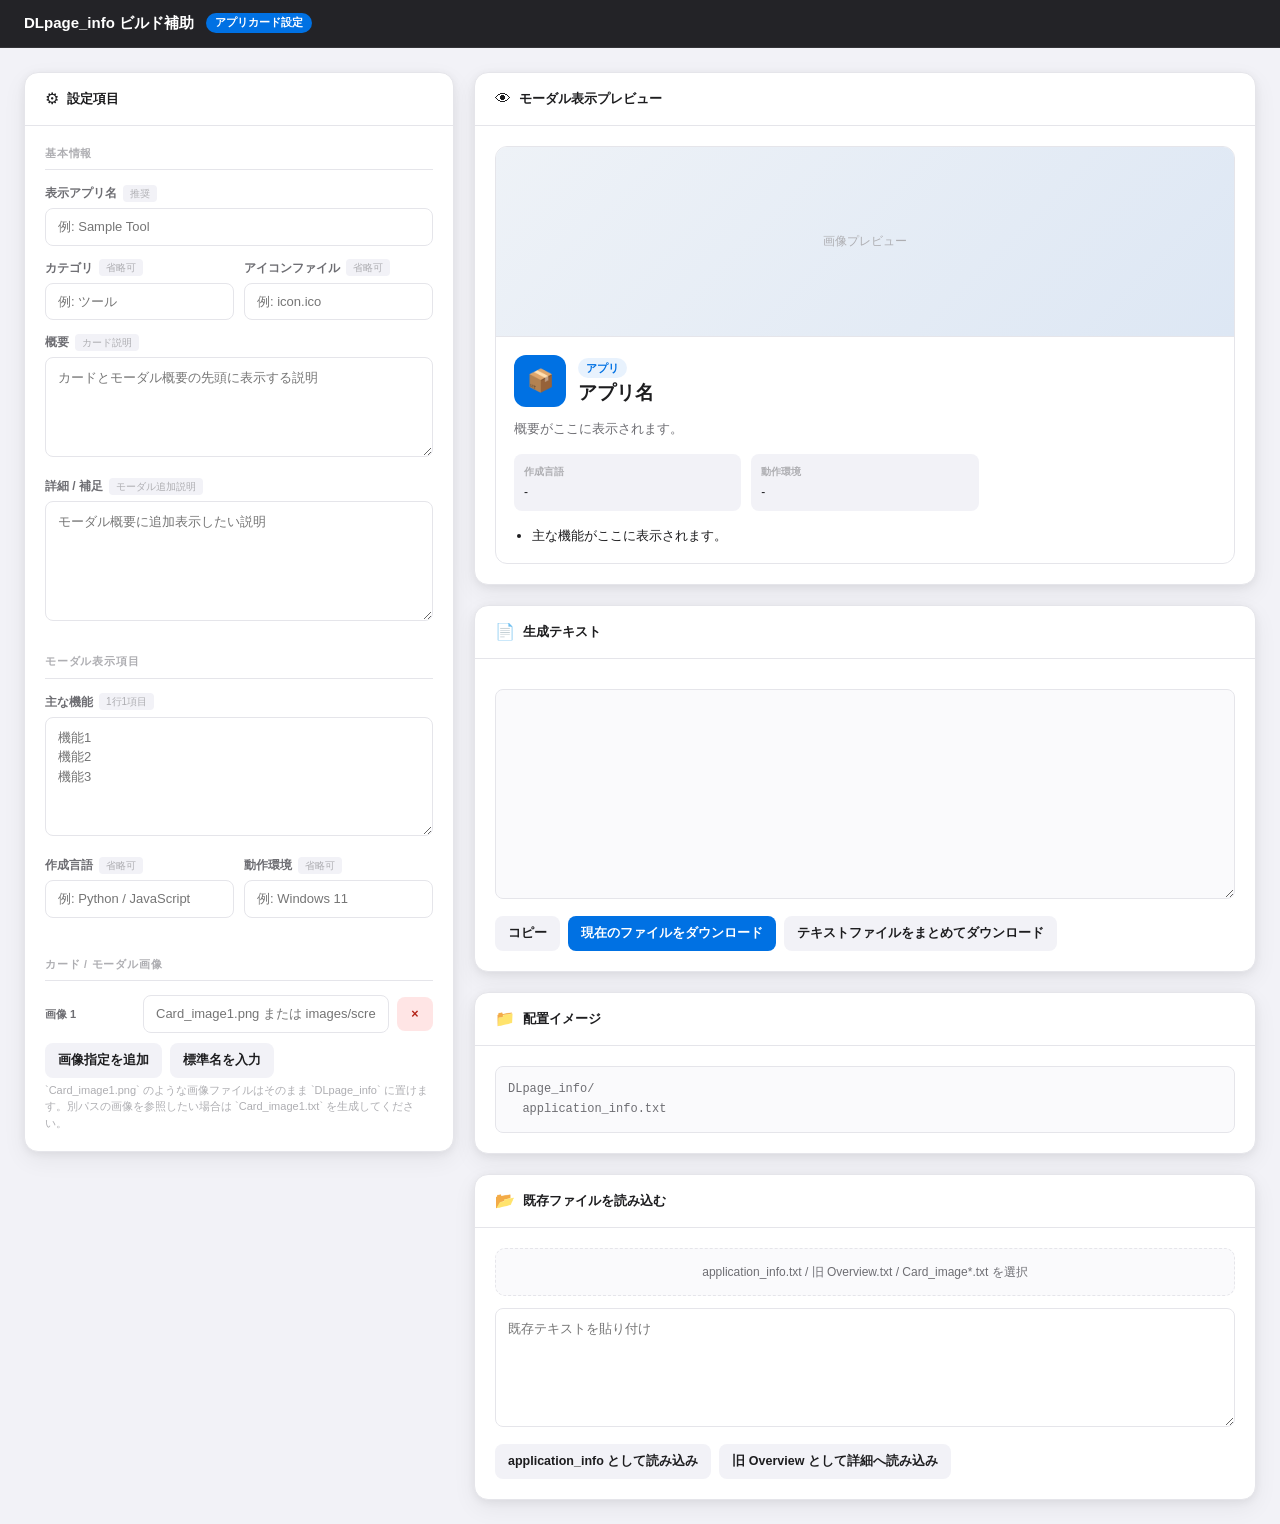
==== DLpage_info_builder.html @ 878c67bb "Category-specific corrections" ====
<!DOCTYPE html>
<html lang="ja">
<head>
  <meta charset="UTF-8">
  <meta name="viewport" content="width=device-width, initial-scale=1.0">
  <title>DLpage_info ビルド補助</title>
  <style>
    :root {
      --bg: #F2F2F7;
      --card: #FFFFFF;
      --accent: #0071E3;
      --accent-dk: #005BBF;
      --text-1: #1D1D1F;
      --text-2: #6E6E73;
      --text-3: #AEAEB2;
      --border: #E5E5EA;
      --shadow: 0 2px 8px rgba(0,0,0,0.06), 0 8px 24px rgba(0,0,0,0.06);
      --radius: 14px;
    }

    *, *::before, *::after { box-sizing: border-box; margin: 0; padding: 0; }
    button, input, textarea, select { font: inherit; }
    body {
      font-family: -apple-system, BlinkMacSystemFont, "Hiragino Sans", "Yu Gothic UI",
                   "Noto Sans JP", sans-serif;
      background: var(--bg);
      color: var(--text-1);
      line-height: 1.5;
      min-height: 100vh;
    }

    .app-header {
      position: sticky;
      top: 0;
      z-index: 20;
      background: rgba(22,22,26,0.94);
      backdrop-filter: blur(20px);
      -webkit-backdrop-filter: blur(20px);
      border-bottom: 1px solid rgba(255,255,255,0.08);
      padding: 12px 24px;
      display: flex;
      align-items: center;
      gap: 12px;
    }
    .app-header h1 { color: #fff; font-size: 15px; font-weight: 700; }
    .badge {
      background: var(--accent);
      color: #fff;
      font-size: 10.5px;
      font-weight: 700;
      padding: 2px 9px;
      border-radius: 20px;
    }

    .layout {
      display: grid;
      grid-template-columns: 430px 1fr;
      gap: 20px;
      max-width: 1320px;
      margin: 0 auto;
      padding: 24px;
      align-items: start;
    }

    .panel {
      background: var(--card);
      border: 1px solid var(--border);
      border-radius: var(--radius);
      box-shadow: var(--shadow);
      overflow: hidden;
    }
    .panel + .panel { margin-top: 20px; }
    .panel-head {
      padding: 14px 20px;
      border-bottom: 1px solid var(--border);
      display: flex;
      align-items: center;
      gap: 8px;
    }
    .panel-title { font-size: 13px; font-weight: 700; }
    .panel-body { padding: 20px; }

    .form-section { margin-bottom: 26px; }
    .form-section:last-child { margin-bottom: 0; }
    .sec-title {
      font-size: 10.5px;
      font-weight: 800;
      text-transform: uppercase;
      letter-spacing: 0.8px;
      color: var(--text-3);
      border-bottom: 1px solid var(--border);
      padding-bottom: 8px;
      margin-bottom: 14px;
    }

    .field { margin-bottom: 13px; }
    .field:last-child { margin-bottom: 0; }
    .field-label {
      font-size: 12px;
      font-weight: 600;
      color: var(--text-2);
      margin-bottom: 6px;
      display: flex;
      align-items: center;
      gap: 6px;
    }
    .opt {
      font-size: 10px;
      color: var(--text-3);
      background: var(--bg);
      padding: 1px 7px;
      border-radius: 4px;
      font-weight: 500;
    }
    .field-input, .field-textarea {
      width: 100%;
      border: 1.5px solid var(--border);
      border-radius: 8px;
      background: #fff;
      color: var(--text-1);
      outline: none;
      transition: border-color 0.15s;
      font-size: 13px;
    }
    .field-input { padding: 8px 12px; }
    .field-textarea {
      padding: 10px 12px;
      resize: vertical;
      min-height: 84px;
    }
    .field-input:focus, .field-textarea:focus { border-color: var(--accent); }
    .field-hint { font-size: 11px; color: var(--text-3); margin-top: 4px; }

    .inline-row {
      display: grid;
      grid-template-columns: 1fr 1fr;
      gap: 10px;
    }

    .btn {
      border: none;
      border-radius: 8px;
      padding: 8px 13px;
      font-size: 12.5px;
      font-weight: 700;
      cursor: pointer;
      transition: background 0.15s, transform 0.08s;
    }
    .btn:active { transform: scale(0.98); }
    .btn-primary { background: var(--accent); color: #fff; }
    .btn-primary:hover { background: var(--accent-dk); }
    .btn-secondary { background: var(--bg); color: var(--text-1); }
    .btn-secondary:hover { background: #E5E5EA; }
    .btn-danger { background: #FFE5E5; color: #B42318; }
    .btn-danger:hover { background: #FFD6D6; }
    .btn-row { display: flex; gap: 8px; flex-wrap: wrap; margin-top: 10px; }

    .image-row {
      display: grid;
      grid-template-columns: 90px 1fr 36px;
      gap: 8px;
      align-items: center;
      margin-bottom: 8px;
    }
    .image-label {
      font-size: 11px;
      color: var(--text-2);
      font-weight: 700;
    }

    .preview-card {
      border: 1px solid var(--border);
      border-radius: 12px;
      overflow: hidden;
      background: #fff;
    }
    .preview-image {
      height: 190px;
      background: linear-gradient(135deg, #EEF2F7, #DDE7F4);
      display: grid;
      place-items: center;
      color: var(--text-3);
      font-size: 12px;
      border-bottom: 1px solid var(--border);
    }
    .preview-image img {
      width: 100%;
      height: 100%;
      object-fit: cover;
      display: block;
    }
    .preview-body { padding: 18px; }
    .preview-top {
      display: flex;
      align-items: center;
      gap: 12px;
      margin-bottom: 12px;
    }
    .preview-icon {
      width: 52px;
      height: 52px;
      border-radius: 12px;
      background: var(--accent);
      color: #fff;
      display: grid;
      place-items: center;
      font-size: 22px;
      overflow: hidden;
      flex-shrink: 0;
    }
    .preview-icon img { width: 100%; height: 100%; object-fit: contain; }
    .preview-name { font-size: 19px; font-weight: 800; }
    .preview-cat {
      display: inline-block;
      margin-top: 3px;
      font-size: 11px;
      color: var(--accent);
      background: rgba(0,113,227,0.09);
      padding: 2px 8px;
      border-radius: 999px;
      font-weight: 700;
    }
    .preview-desc {
      font-size: 13px;
      color: var(--text-2);
      white-space: pre-wrap;
      margin-bottom: 15px;
    }
    .preview-grid {
      display: grid;
      grid-template-columns: repeat(3, 1fr);
      gap: 10px;
      margin-bottom: 15px;
    }
    .preview-info {
      background: var(--bg);
      border-radius: 8px;
      padding: 10px;
      min-width: 0;
    }
    .preview-info-label {
      color: var(--text-3);
      font-size: 10px;
      font-weight: 800;
      margin-bottom: 4px;
    }
    .preview-info-value {
      color: var(--text-1);
      font-size: 12px;
      word-break: break-word;
    }
    .feature-list {
      display: grid;
      gap: 7px;
      padding-left: 18px;
      color: var(--text-1);
      font-size: 13px;
    }

    .output-box {
      width: 100%;
      min-height: 210px;
      resize: vertical;
      border: 1.5px solid var(--border);
      border-radius: 8px;
      background: #FAFAFC;
      padding: 12px;
      font: 12px/1.6 "SF Mono", "Consolas", monospace;
      color: var(--text-1);
      outline: none;
    }
    .output-actions {
      display: flex;
      gap: 8px;
      flex-wrap: wrap;
      margin-top: 10px;
    }
    .output-tabs {
      display: flex;
      gap: 6px;
      margin-bottom: 10px;
      flex-wrap: wrap;
    }
    .tab-btn {
      border: 1.5px solid var(--border);
      background: #fff;
      color: var(--text-2);
      border-radius: 8px;
      padding: 6px 10px;
      font-size: 12px;
      font-weight: 700;
      cursor: pointer;
    }
    .tab-btn.active {
      background: var(--accent);
      border-color: var(--accent);
      color: #fff;
    }
    .folder-box {
      background: #FAFAFC;
      border: 1px solid var(--border);
      border-radius: 8px;
      padding: 12px;
      font: 12px/1.7 "SF Mono", "Consolas", monospace;
      color: var(--text-2);
      white-space: pre-wrap;
    }

    .import-zone {
      position: relative;
      border: 1.5px dashed var(--border);
      border-radius: 10px;
      padding: 14px;
      text-align: center;
      color: var(--text-2);
      background: #FAFAFC;
      font-size: 12px;
      margin-bottom: 12px;
    }
    .import-zone input {
      position: absolute;
      inset: 0;
      opacity: 0;
      cursor: pointer;
    }

    .toast {
      position: fixed;
      left: 50%;
      bottom: 24px;
      transform: translateX(-50%) translateY(60px);
      background: rgba(29,29,31,0.92);
      color: #fff;
      padding: 10px 16px;
      border-radius: 999px;
      font-size: 13px;
      opacity: 0;
      pointer-events: none;
      transition: transform 0.25s, opacity 0.25s;
      z-index: 1000;
    }
    .toast.show { opacity: 1; transform: translateX(-50%) translateY(0); }

    @media (max-width: 940px) {
      .layout { grid-template-columns: 1fr; padding: 16px; }
      .preview-grid { grid-template-columns: 1fr; }
      .inline-row { grid-template-columns: 1fr; }
    }
  </style>
</head>
<body>
<header class="app-header">
  <h1>DLpage_info ビルド補助</h1>
  <span class="badge">アプリカード設定</span>
</header>

<div class="layout">
  <div>
    <div class="panel">
      <div class="panel-head">
        <span>⚙</span>
        <span class="panel-title">設定項目</span>
      </div>
      <div class="panel-body">
        <div class="form-section">
          <div class="sec-title">基本情報</div>

          <div class="field">
            <div class="field-label">表示アプリ名 <span class="opt">推奨</span></div>
            <input id="appName" class="field-input" type="text" placeholder="例: Sample Tool" oninput="update()">
          </div>

          <div class="inline-row">
            <div class="field">
              <div class="field-label">カテゴリ <span class="opt">省略可</span></div>
              <input id="category" class="field-input" type="text" placeholder="例: ツール" oninput="update()">
            </div>
            <div class="field">
              <div class="field-label">アイコンファイル <span class="opt">省略可</span></div>
              <input id="iconFile" class="field-input" type="text" placeholder="例: icon.ico" oninput="update()">
            </div>
          </div>

          <div class="field">
            <div class="field-label">概要 <span class="opt">カード説明</span></div>
            <textarea id="summary" class="field-textarea" rows="4" placeholder="カードとモーダル概要の先頭に表示する説明" oninput="update()"></textarea>
          </div>

          <div class="field">
            <div class="field-label">詳細 / 補足 <span class="opt">モーダル追加説明</span></div>
            <textarea id="detail" class="field-textarea" rows="5" placeholder="モーダル概要に追加表示したい説明" oninput="update()"></textarea>
          </div>
        </div>

        <div class="form-section">
          <div class="sec-title">モーダル表示項目</div>

          <div class="field">
            <div class="field-label">主な機能 <span class="opt">1行1項目</span></div>
            <textarea id="features" class="field-textarea" rows="5" placeholder="機能1&#10;機能2&#10;機能3" oninput="update()"></textarea>
          </div>

          <div class="inline-row">
            <div class="field">
              <div class="field-label">作成言語 <span class="opt">省略可</span></div>
              <input id="language" class="field-input" type="text" placeholder="例: Python / JavaScript" oninput="update()">
            </div>
            <div class="field">
              <div class="field-label">動作環境 <span class="opt">省略可</span></div>
              <input id="requirements" class="field-input" type="text" placeholder="例: Windows 11" oninput="update()">
            </div>
          </div>
        </div>

        <div class="form-section">
          <div class="sec-title">カード / モーダル画像</div>

          <div id="imageRows"></div>
          <div class="btn-row">
            <button class="btn btn-secondary" type="button" onclick="addImageRow()">画像指定を追加</button>
            <button class="btn btn-secondary" type="button" onclick="setDefaultImages()">標準名を入力</button>
          </div>
          <div class="field-hint">`Card_image1.png` のような画像ファイルはそのまま `DLpage_info` に置けます。別パスの画像を参照したい場合は `Card_image1.txt` を生成してください。</div>
        </div>
      </div>
    </div>
  </div>

  <div>
    <div class="panel">
      <div class="panel-head">
        <span>👁</span>
        <span class="panel-title">モーダル表示プレビュー</span>
      </div>
      <div class="panel-body">
        <div class="preview-card">
          <div class="preview-image" id="previewImage">画像プレビュー</div>
          <div class="preview-body">
            <div class="preview-top">
              <div class="preview-icon" id="previewIcon">📦</div>
              <div>
                <div class="preview-cat" id="previewCategory">アプリ</div>
                <div class="preview-name" id="previewName">アプリ名</div>
              </div>
            </div>
            <div class="preview-desc" id="previewDesc">概要がここに表示されます。</div>
            <div class="preview-grid">
              <div class="preview-info">
                <div class="preview-info-label">作成言語</div>
                <div class="preview-info-value" id="previewLanguage">-</div>
              </div>
              <div class="preview-info">
                <div class="preview-info-label">動作環境</div>
                <div class="preview-info-value" id="previewRequirements">-</div>
              </div>
            </div>
            <ul class="feature-list" id="previewFeatures"></ul>
          </div>
        </div>
      </div>
    </div>

    <div class="panel">
      <div class="panel-head">
        <span>📄</span>
        <span class="panel-title">生成テキスト</span>
      </div>
      <div class="panel-body">
        <div class="output-tabs" id="outputTabs"></div>
        <textarea id="outputBox" class="output-box" readonly></textarea>
        <div class="output-actions">
          <button class="btn btn-secondary" onclick="copyCurrent()">コピー</button>
          <button class="btn btn-primary" onclick="downloadCurrent()">現在のファイルをダウンロード</button>
          <button class="btn btn-secondary" onclick="downloadAllTextFiles()">テキストファイルをまとめてダウンロード</button>
        </div>
      </div>
    </div>

    <div class="panel">
      <div class="panel-head">
        <span>📁</span>
        <span class="panel-title">配置イメージ</span>
      </div>
      <div class="panel-body">
        <div class="folder-box" id="folderBox"></div>
      </div>
    </div>

    <div class="panel">
      <div class="panel-head">
        <span>📂</span>
        <span class="panel-title">既存ファイルを読み込む</span>
      </div>
      <div class="panel-body">
        <div class="import-zone">
          <input type="file" accept=".txt" onchange="onFileSelect(event)">
          application_info.txt / 旧 Overview.txt / Card_image*.txt を選択
        </div>
        <textarea id="pasteArea" class="field-textarea" rows="5" placeholder="既存テキストを貼り付け"></textarea>
        <div class="btn-row">
          <button class="btn btn-secondary" onclick="loadPaste('application')">application_info として読み込み</button>
          <button class="btn btn-secondary" onclick="loadPaste('overview')">旧 Overview として詳細へ読み込み</button>
        </div>
      </div>
    </div>
  </div>
</div>

<div class="toast" id="toast"></div>

<script>
let imageCount = 0;
let currentOutput = 'application_info.txt';
let outputs = {};

function el(id) { return document.getElementById(id); }
function v(id) { return (el(id)?.value || '').trim(); }
function lines(id) {
  return v(id).split(/\r?\n/).map(x => x.trim()).filter(Boolean);
}

function addSection(out, name, values) {
  const filled = Array.isArray(values)
    ? values.map(x => (x || '').trim()).filter(Boolean)
    : [(values || '').trim()].filter(Boolean);
  if (!filled.length) return;
  out.push('◆ ' + name);
  filled.forEach(x => out.push(x));
  out.push('');
}

function generateApplicationInfo() {
  const out = [];
  addSection(out, '表示アプリ名', v('appName'));
  addSection(out, 'カテゴリ', v('category'));
  addSection(out, '概要', v('summary').split(/\r?\n/));
  addSection(out, '詳細', v('detail').split(/\r?\n/));
  addSection(out, '主な機能', lines('features').map(x => '・' + x.replace(/^[・\-*•\d.]+\s*/, '')));
  addSection(out, '作成言語', v('language'));
  addSection(out, '動作環境', v('requirements'));
  return out.join('\n').replace(/\n{3,}/g, '\n\n').trim();
}

function getImageValues() {
  return Array.from(document.querySelectorAll('[data-image-input]'))
    .map((input, index) => ({ index: index + 1, value: input.value.trim() }))
    .filter(item => item.value);
}

function buildOutputs() {
  const result = {
    'application_info.txt': generateApplicationInfo(),
  };

  getImageValues().forEach(item => {
    if (!/^Card_image\d+\.(png|jpg|jpeg|webp|gif)$/i.test(item.value)) {
      result['Card_image' + item.index + '.txt'] = item.value;
    }
  });

  return result;
}

function updateOutputs() {
  outputs = buildOutputs();
  const tabs = Object.keys(outputs).filter(name => outputs[name]);
  if (!tabs.includes(currentOutput)) currentOutput = tabs[0] || 'application_info.txt';

  el('outputTabs').innerHTML = tabs.map(name =>
    '<button class="tab-btn' + (name === currentOutput ? ' active' : '') +
    '" onclick="selectOutput(\'' + name + '\')">' + name + '</button>'
  ).join('');
  el('outputBox').value = outputs[currentOutput] || '';
}

function selectOutput(name) {
  currentOutput = name;
  updateOutputs();
}

function updatePreview() {
  const firstImage = getImageValues()[0]?.value || '';
  const imageEl = el('previewImage');
  if (firstImage && /\.(png|jpg|jpeg|webp|gif|svg)(\?.*)?$/i.test(firstImage)) {
    imageEl.innerHTML = '<img src="' + escapeAttr(firstImage) + '" alt="">';
  } else {
    imageEl.textContent = firstImage || '画像プレビュー';
  }

  const iconFile = v('iconFile');
  const iconEl = el('previewIcon');
  if (iconFile && /\.(ico|png|jpg|jpeg|webp|gif|svg)(\?.*)?$/i.test(iconFile)) {
    iconEl.innerHTML = '<img src="' + escapeAttr(iconFile) + '" alt="">';
    iconEl.style.background = 'transparent';
  } else {
    iconEl.textContent = '📦';
    iconEl.style.background = 'var(--accent)';
  }

  el('previewName').textContent = v('appName') || 'アプリ名';
  el('previewCategory').textContent = v('category') || 'アプリ';
  el('previewDesc').textContent = [v('summary'), v('detail')].filter(Boolean).join('\n\n') || '概要がここに表示されます。';
  el('previewLanguage').textContent = v('language') || '-';
  el('previewRequirements').textContent = v('requirements') || '-';

  const featureItems = lines('features');
  el('previewFeatures').innerHTML = featureItems.length
    ? featureItems.map(item => '<li>' + escapeHtml(item.replace(/^[・\-*•\d.]+\s*/, '')) + '</li>').join('')
    : '<li>主な機能がここに表示されます。</li>';
}

function updateFolderBox() {
  const files = ['DLpage_info/', '  application_info.txt'];
  const imageValues = getImageValues();
  imageValues.forEach(item => {
    if (/^Card_image\d+\.(png|jpg|jpeg|webp|gif)$/i.test(item.value)) {
      files.push('  ' + item.value);
    } else {
      files.push('  Card_image' + item.index + '.txt');
    }
  });
  if (v('iconFile')) files.push('  ' + v('iconFile'));
  el('folderBox').textContent = files.join('\n');
}

function update() {
  updatePreview();
  updateOutputs();
  updateFolderBox();
}

function addImageRow(value = '') {
  imageCount += 1;
  const row = document.createElement('div');
  row.className = 'image-row';
  row.innerHTML =
    '<div class="image-label">画像 ' + imageCount + '</div>' +
    '<input class="field-input" data-image-input type="text" value="' + escapeAttr(value) +
    '" placeholder="Card_image' + imageCount + '.png または images/screenshot.png" oninput="update()">' +
    '<button class="btn btn-danger" type="button" onclick="removeImageRow(this)">×</button>';
  el('imageRows').appendChild(row);
  update();
}

function removeImageRow(button) {
  button.closest('.image-row').remove();
  update();
}

function setDefaultImages() {
  if (!document.querySelector('[data-image-input]')) {
    addImageRow('Card_image1.png');
    addImageRow('Card_image2.png');
    addImageRow('Card_image3.png');
    return;
  }
  Array.from(document.querySelectorAll('[data-image-input]')).forEach((input, index) => {
    input.value = 'Card_image' + (index + 1) + '.png';
  });
  update();
}

function copyCurrent() {
  const text = el('outputBox').value;
  if (!text) { toast('出力テキストがありません'); return; }
  navigator.clipboard.writeText(text)
    .then(() => toast('コピーしました'))
    .catch(() => {
      el('outputBox').select();
      document.execCommand('copy');
      toast('コピーしました');
    });
}

function downloadCurrent() {
  const text = outputs[currentOutput] || '';
  if (!text) { toast('ダウンロードする内容がありません'); return; }
  downloadFile(currentOutput, text);
}

function downloadAllTextFiles() {
  const files = Object.entries(outputs).filter(([, text]) => text);
  if (!files.length) { toast('ダウンロードする内容がありません'); return; }
  files.forEach(([name, text], index) => {
    setTimeout(() => downloadFile(name, text), index * 150);
  });
  toast('テキストファイルをダウンロードします');
}

function downloadFile(name, text) {
  const blob = new Blob([text], { type: 'text/plain;charset=utf-8' });
  const a = document.createElement('a');
  a.href = URL.createObjectURL(blob);
  a.download = name;
  a.click();
  URL.revokeObjectURL(a.href);
}

function onFileSelect(event) {
  const file = event.target.files[0];
  if (!file) return;
  const reader = new FileReader();
  reader.onload = ev => {
    const name = file.name.toLowerCase();
    if (name === 'overview.txt') parseOverview(ev.target.result);
    else if (/^card_image\d+\.txt$/i.test(file.name)) addImageRow(ev.target.result.trim());
    else parseApplicationInfo(ev.target.result);
    toast('読み込みました');
  };
  reader.readAsText(file, 'UTF-8');
  event.target.value = '';
}

function loadPaste(type) {
  const text = el('pasteArea').value.trim();
  if (!text) { toast('貼り付け内容がありません'); return; }
  if (type === 'overview') parseOverview(text);
  else parseApplicationInfo(text);
  el('pasteArea').value = '';
  toast('読み込みました');
}

const SECTION_RE = /^\s*(?:[◆■●▶▷◇□○★☆＊※→►◉✦✧]|[-=]{2,}|[【\[])(.+?)(?:[】\]]|\s*)$/;

function parseSections(text) {
  const sections = {};
  let current = null;
  for (const raw of (text || '').split(/\r?\n/)) {
    const line = raw.trim();
    if (!line) continue;
    const match = line.match(SECTION_RE);
    if (match) {
      current = normalizeSectionName(match[1]);
      sections[current] = [];
      continue;
    }
    if (current) sections[current].push(line);
  }
  return sections;
}

function normalizeSectionName(value) {
  return value
    .replace(/^[◆■●▶▷◇□○★☆＊※→►◉✦✧【\[]+/, '')
    .replace(/[】\]：:]+$/, '')
    .trim();
}

function getSection(sections, keys) {
  for (const key of keys) {
    if (sections[key]?.length) return sections[key];
  }
  return [];
}

function parseApplicationInfo(text) {
  const sections = parseSections(text);
  el('appName').value = getSection(sections, ['表示アプリ名', 'アプリ名', '名前', 'Name'])[0] || '';
  el('category').value = getSection(sections, ['カテゴリ', 'Category', '分類'])[0] || '';
  el('summary').value = getSection(sections, ['概要', 'About', '説明']).join('\n');
  el('detail').value = getSection(sections, ['詳細', '補足', 'Overview']).join('\n');
  el('features').value = getSection(sections, ['主な機能', '機能', 'Features'])
    .map(x => x.replace(/^[・\-*•\d.]+\s*/, ''))
    .join('\n');
  el('language').value = getSection(sections, ['作成言語', '開発言語', '使用言語', 'Language']).join(' / ');
  el('requirements').value = getSection(sections, ['動作環境', '環境', 'Requirements']).join(' / ');
  update();
}

function parseOverview(text) {
  const sections = parseSections(text);
  const detail = getSection(sections, ['Overview', '補足', '詳細']);
  el('detail').value = detail.length ? detail.join('\n') : text.trim();
  update();
}

function escapeHtml(value) {
  return String(value).replace(/[&<>"']/g, c => ({
    '&': '&amp;',
    '<': '&lt;',
    '>': '&gt;',
    '"': '&quot;',
    "'": '&#39;'
  }[c]));
}

function escapeAttr(value) {
  return escapeHtml(value).replace(/`/g, '&#96;');
}

let toastTimer;
function toast(message) {
  const box = el('toast');
  box.textContent = message;
  box.classList.add('show');
  clearTimeout(toastTimer);
  toastTimer = setTimeout(() => box.classList.remove('show'), 2200);
}

addImageRow();
update();
</script>
</body>
</html>
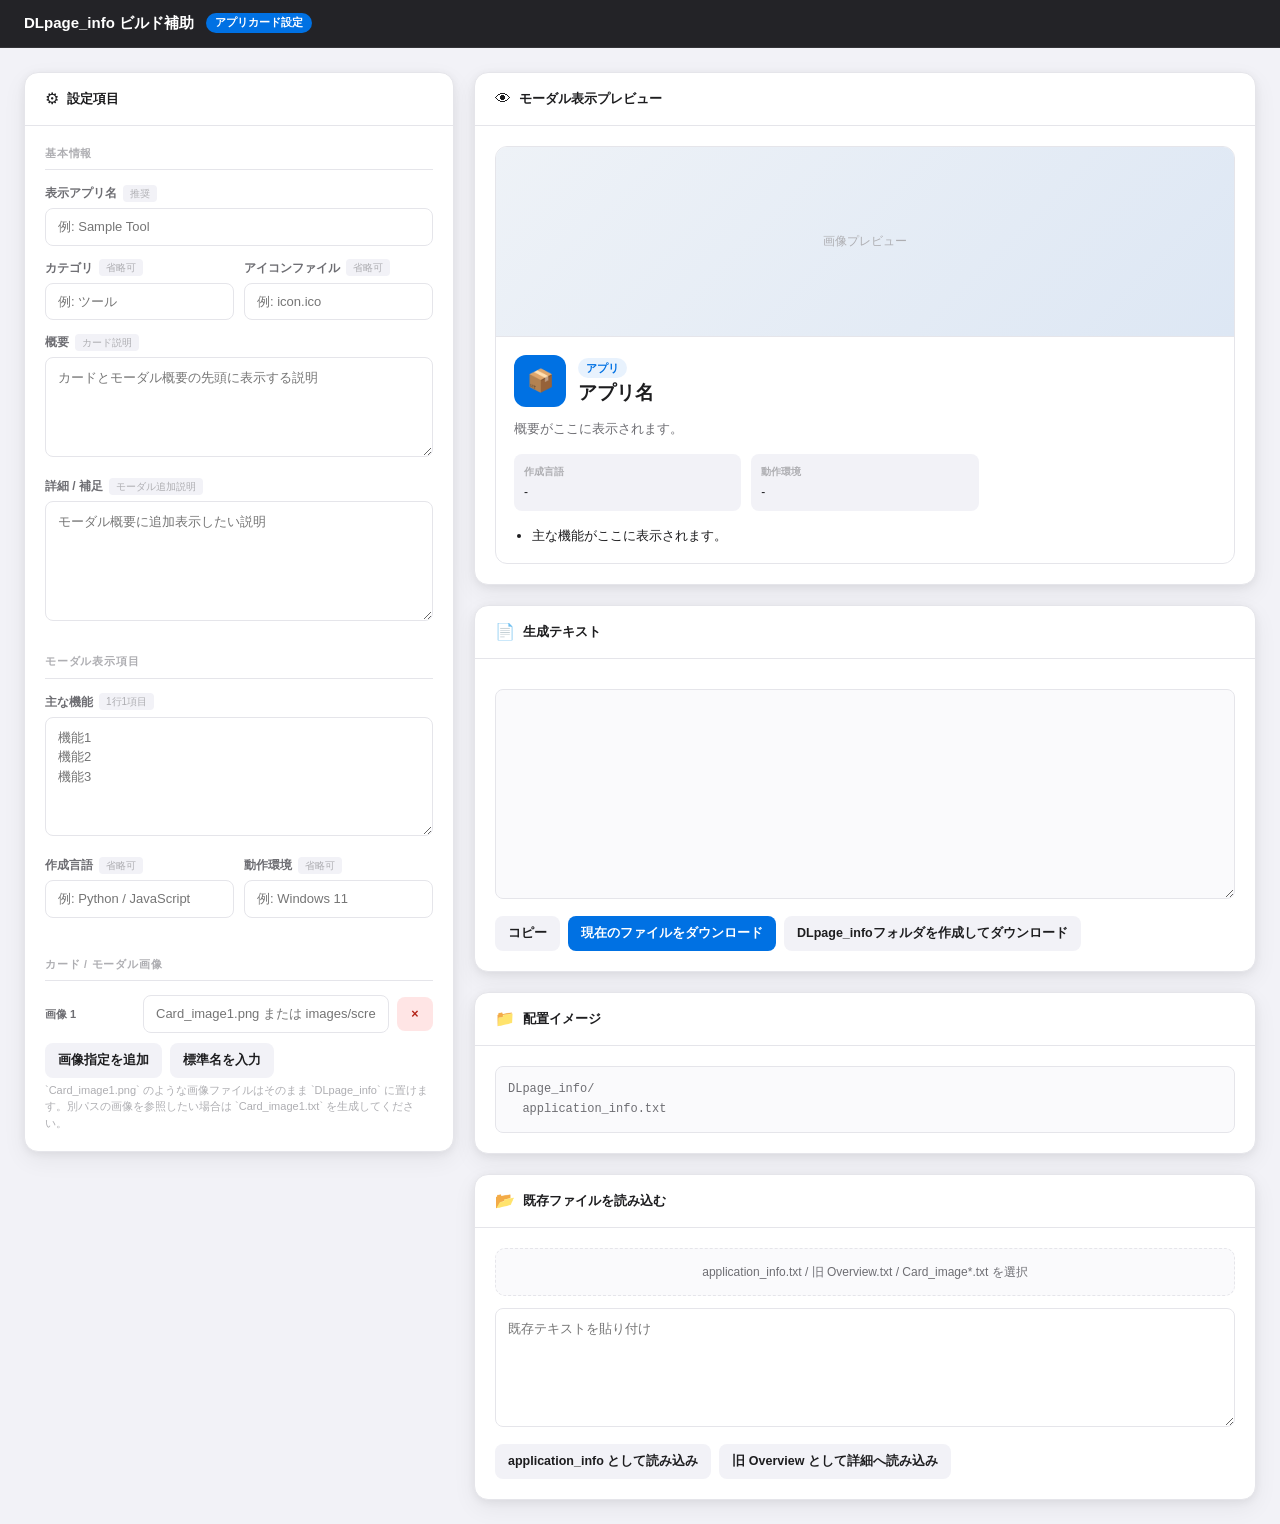
==== commit eba6977b: "Fixes to image display processing" ====
--- a/DLpage_info_builder.html
+++ b/DLpage_info_builder.html
@@ -471,7 +471,7 @@
         <div class="output-actions">
           <button class="btn btn-secondary" onclick="copyCurrent()">コピー</button>
           <button class="btn btn-primary" onclick="downloadCurrent()">現在のファイルをダウンロード</button>
-          <button class="btn btn-secondary" onclick="downloadAllTextFiles()">テキストファイルをまとめてダウンロード</button>
+          <button class="btn btn-secondary" onclick="downloadDLpageInfoFolder()">DLpage_infoフォルダを作成してダウンロード</button>
         </div>
       </div>
     </div>
@@ -678,13 +678,14 @@
   downloadFile(currentOutput, text);
 }
 
-function downloadAllTextFiles() {
+function downloadDLpageInfoFolder() {
   const files = Object.entries(outputs).filter(([, text]) => text);
   if (!files.length) { toast('ダウンロードする内容がありません'); return; }
-  files.forEach(([name, text], index) => {
-    setTimeout(() => downloadFile(name, text), index * 150);
-  });
-  toast('テキストファイルをダウンロードします');
+  downloadZip('DLpage_info.zip', files.map(([name, text]) => ({
+    path: 'DLpage_info/' + name,
+    text,
+  })));
+  toast('DLpage_info.zip をダウンロードします');
 }
 
 function downloadFile(name, text) {
@@ -694,6 +695,98 @@
   a.download = name;
   a.click();
   URL.revokeObjectURL(a.href);
+}
+
+function downloadZip(name, files) {
+  const zipBlob = createZip(files);
+  const a = document.createElement('a');
+  a.href = URL.createObjectURL(zipBlob);
+  a.download = name;
+  a.click();
+  URL.revokeObjectURL(a.href);
+}
+
+function createZip(files) {
+  const encoder = new TextEncoder();
+  const chunks = [];
+  const centralChunks = [];
+  let offset = 0;
+
+  files.forEach(file => {
+    const nameBytes = encoder.encode(file.path);
+    const data = encoder.encode(file.text);
+    const crc = crc32(data);
+    const dateTime = dosDateTime(new Date());
+
+    const localHeader = new Uint8Array(30 + nameBytes.length);
+    const localView = new DataView(localHeader.buffer);
+    localView.setUint32(0, 0x04034b50, true);
+    localView.setUint16(4, 20, true);
+    localView.setUint16(6, 0x0800, true);
+    localView.setUint16(8, 0, true);
+    localView.setUint16(10, dateTime.time, true);
+    localView.setUint16(12, dateTime.date, true);
+    localView.setUint32(14, crc, true);
+    localView.setUint32(18, data.length, true);
+    localView.setUint32(22, data.length, true);
+    localView.setUint16(26, nameBytes.length, true);
+    localView.setUint16(28, 0, true);
+    localHeader.set(nameBytes, 30);
+    chunks.push(localHeader, data);
+
+    const centralHeader = new Uint8Array(46 + nameBytes.length);
+    const centralView = new DataView(centralHeader.buffer);
+    centralView.setUint32(0, 0x02014b50, true);
+    centralView.setUint16(4, 20, true);
+    centralView.setUint16(6, 20, true);
+    centralView.setUint16(8, 0x0800, true);
+    centralView.setUint16(10, 0, true);
+    centralView.setUint16(12, dateTime.time, true);
+    centralView.setUint16(14, dateTime.date, true);
+    centralView.setUint32(16, crc, true);
+    centralView.setUint32(20, data.length, true);
+    centralView.setUint32(24, data.length, true);
+    centralView.setUint16(28, nameBytes.length, true);
+    centralView.setUint16(30, 0, true);
+    centralView.setUint16(32, 0, true);
+    centralView.setUint16(34, 0, true);
+    centralView.setUint16(36, 0, true);
+    centralView.setUint32(38, 0, true);
+    centralView.setUint32(42, offset, true);
+    centralHeader.set(nameBytes, 46);
+    centralChunks.push(centralHeader);
+
+    offset += localHeader.length + data.length;
+  });
+
+  const centralSize = centralChunks.reduce((sum, chunk) => sum + chunk.length, 0);
+  const end = new Uint8Array(22);
+  const endView = new DataView(end.buffer);
+  endView.setUint32(0, 0x06054b50, true);
+  endView.setUint16(8, files.length, true);
+  endView.setUint16(10, files.length, true);
+  endView.setUint32(12, centralSize, true);
+  endView.setUint32(16, offset, true);
+
+  return new Blob([...chunks, ...centralChunks, end], { type: 'application/zip' });
+}
+
+function dosDateTime(date) {
+  return {
+    time: (date.getHours() << 11) | (date.getMinutes() << 5) | Math.floor(date.getSeconds() / 2),
+    date: ((date.getFullYear() - 1980) << 9) | ((date.getMonth() + 1) << 5) | date.getDate(),
+  };
+}
+
+function crc32(data) {
+  let crc = 0xffffffff;
+  for (let i = 0; i < data.length; i += 1) {
+    crc ^= data[i];
+    for (let bit = 0; bit < 8; bit += 1) {
+      crc = (crc >>> 1) ^ (0xedb88320 & -(crc & 1));
+    }
+  }
+  return (crc ^ 0xffffffff) >>> 0;
 }
 
 function onFileSelect(event) {
